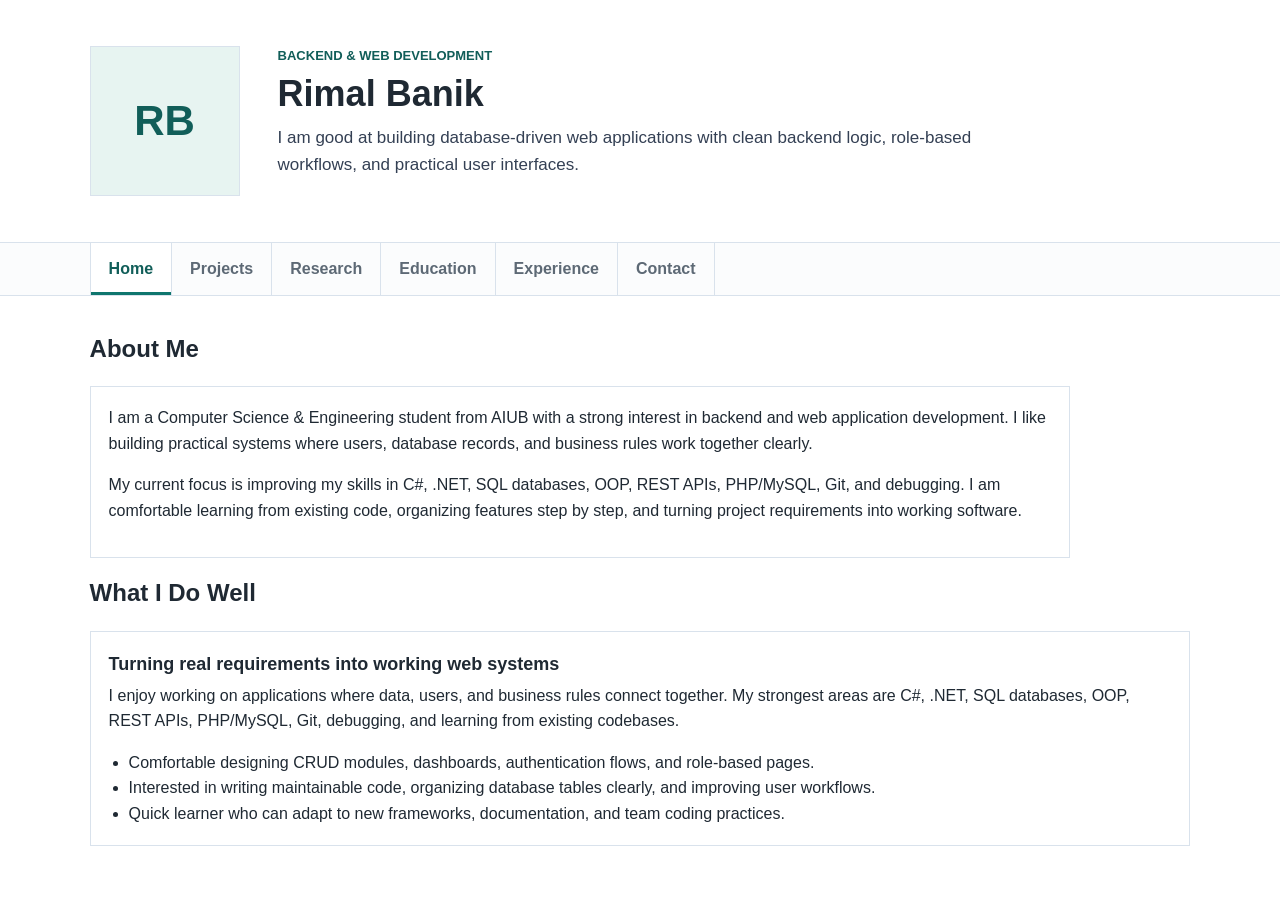
==== index.html @ 84cb89d1 "Expand layout and add about section" ====
<!doctype html>
<html lang="en">
<head>
  <meta charset="utf-8">
  <meta name="viewport" content="width=device-width, initial-scale=1">
  <title>Rimal Banik | Trainee Software Engineer</title>
  <link rel="stylesheet" href="styles.css">
</head>
<body>
  <main class="page">
    <header class="intro">
      <div class="profile-photo" aria-label="Profile photo placeholder">
        <span>RB</span>
      </div>
      <div>
        <p class="eyebrow">Backend & Web Development</p>
        <h1>Rimal Banik</h1>
        <p class="lead">I am good at building database-driven web applications with clean backend logic, role-based workflows, and practical user interfaces.</p>
      </div>
    </header>

    <nav class="tabs" aria-label="Portfolio sections">
      <button class="tab active" data-tab="home">Home</button>
      <button class="tab" data-tab="projects">Projects</button>
      <button class="tab" data-tab="research">Research</button>
      <button class="tab" data-tab="education">Education</button>
      <button class="tab" data-tab="experience">Experience</button>
      <button class="tab" data-tab="contact">Contact</button>
    </nav>

    <section class="panel active" id="home">
      <h2>About Me</h2>
      <article class="item about-card">
        <p>I am a Computer Science & Engineering student from AIUB with a strong interest in backend and web application development. I like building practical systems where users, database records, and business rules work together clearly.</p>
        <p>My current focus is improving my skills in C#, .NET, SQL databases, OOP, REST APIs, PHP/MySQL, Git, and debugging. I am comfortable learning from existing code, organizing features step by step, and turning project requirements into working software.</p>
      </article>

      <h2>What I Do Well</h2>
      <article class="item">
        <h3>Turning real requirements into working web systems</h3>
        <p>I enjoy working on applications where data, users, and business rules connect together. My strongest areas are C#, .NET, SQL databases, OOP, REST APIs, PHP/MySQL, Git, debugging, and learning from existing codebases.</p>
        <ul>
          <li>Comfortable designing CRUD modules, dashboards, authentication flows, and role-based pages.</li>
          <li>Interested in writing maintainable code, organizing database tables clearly, and improving user workflows.</li>
          <li>Quick learner who can adapt to new frameworks, documentation, and team coding practices.</li>
        </ul>
      </article>
    </section>

    <section class="panel" id="projects">
      <h2>Projects</h2>
      <article class="item">
        <h3>Farmer to Consumer / MatirGhran Admin System</h3>
        <p class="meta">ASP.NET Core MVC, .NET 8, Entity Framework Core, SQL Server, Razor Views</p>
        <p>Admin-focused software with dashboard, agent approval and assignment, employee and user management, payments, orders, products, stock, customer, farmer, and agent flows.</p>
        <ul>
          <li>Layered solution using entities, data context, repositories, MVC controllers, Razor views, and an API project.</li>
          <li>Built around relational data, role-based workflows, CRUD modules, and business process screens.</li>
          <li>Verified locally with a successful <code>dotnet build</code>.</li>
          <li>Practiced admin-side software thinking: approvals, assignments, order tracking, payment records, and user management.</li>
        </ul>
        <div class="project-links">
          <span>Source available on request</span>
        </div>
      </article>
      <article class="item">
        <h3>Digital Payment System & Security</h3>
        <p class="meta">PHP, MySQL/MariaDB, HTML, CSS, JavaScript</p>
        <p>Role-based digital payment project with customer, agent, and admin areas.</p>
        <ul>
          <li>Implemented send money, cash out, pay bill, balance lookup, and loan request workflows.</li>
          <li>Designed database tables for users, transactions, bill providers, loan requests, and password reset tokens.</li>
          <li>Includes API endpoints and separate controllers for customer, agent, admin, auth, and security features.</li>
          <li>Practiced payment-domain concepts such as account balance updates, transaction history, role permissions, and form validation.</li>
        </ul>
        <div class="project-links">
          <a href="https://github.com/fuad7181/Digital-Payment-System-and-Security" target="_blank" rel="noopener">View Project on GitHub</a>
        </div>
      </article>
    </section>

    <section class="panel" id="research">
      <h2>Research & Interests</h2>
      <article class="item">
        <h3>Current Academic Interests</h3>
        <p>I am interested in secure web applications, digital payment workflows, database-backed systems, REST API design, data science, analytics, and machine learning fundamentals.</p>
        <ul>
          <li>Secure digital payment systems, transaction records, and role-based access control.</li>
          <li>Database schema design, SQL query writing, and connecting data models to application features.</li>
          <li>REST API structure, backend validation, clean OOP practice, and software documentation.</li>
          <li>Data science and analytics fundamentals, especially how software systems can use data for better decisions.</li>
        </ul>
      </article>
    </section>

    <section class="panel" id="education">
      <h2>Education</h2>
      <article class="item">
        <h3>B.Sc. in Computer Science & Engineering</h3>
        <p class="meta">American International University-Bangladesh (AIUB)</p>
        <p>CGPA: 3.80 | Completed Credits: 119</p>
        <p>Core strengths include programming, web technology, database systems, software engineering, data structures, and project-based development.</p>
      </article>
      <article class="item">
        <h3>Higher Secondary Certificate (HSC)</h3>
        <p class="meta">Milestone College</p>
        <p>GPA: 5.00</p>
        <p>This academic background helped build my foundation in science, analytical thinking, discipline, and preparation for computer science studies.</p>
      </article>
    </section>

    <section class="panel" id="experience">
      <h2>Experience</h2>
      <article class="item">
        <h3>Fresh Graduate / Entry-Level Candidate</h3>
        <p>I do not have formal professional experience yet. My hands-on experience comes from academic and self-driven projects where I practiced full-stack workflows, database design, debugging, version control, and documentation.</p>
        <ul>
          <li>Built academic projects with backend, database, and frontend components.</li>
          <li>Worked with login, role separation, dashboard pages, forms, data lists, and business records.</li>
          <li>Can read existing code, identify issues, test changes, and document what was done.</li>
          <li>Ready for trainee-level work where learning speed, consistency, and teamwork matter.</li>
        </ul>
      </article>
    </section>

    <section class="panel" id="contact">
      <h2>Contact Me</h2>
      <form class="contact-form" id="contactForm">
        <label>
          Visitor Email
          <input type="email" id="visitorEmail" placeholder="visitor@example.com" required>
        </label>
        <label>
          Message
          <textarea id="visitorMessage" rows="6" placeholder="Write your message..." required></textarea>
        </label>
        <button type="submit">Send Message</button>
        <p class="form-note" id="formStatus" aria-live="polite"></p>
      </form>
    </section>
  </main>

  <script src="script.js"></script>
</body>
</html>
---- styles.css ----
:root {
  color-scheme: light;
  --ink: #1f2933;
  --muted: #5d6975;
  --line: #d9e2ec;
  --surface: #ffffff;
  --soft: #f5f7fa;
  --accent: #0f766e;
  --accent-dark: #115e59;
}

* {
  box-sizing: border-box;
}

body {
  margin: 0;
  font-family: Arial, Helvetica, sans-serif;
  line-height: 1.6;
  color: var(--ink);
  background: var(--soft);
  overflow-x: hidden;
}

a {
  color: var(--accent-dark);
  text-decoration: none;
}

a:hover {
  text-decoration: underline;
}

.page {
  width: 100%;
  min-height: 100vh;
  margin: 0;
  background: var(--surface);
}

.intro {
  display: grid;
  grid-template-columns: 160px 1fr;
  gap: 28px;
  padding: 46px clamp(24px, 7vw, 96px);
  border-bottom: 1px solid var(--line);
}

.intro > * {
  min-width: 0;
}

.profile-photo {
  width: 150px;
  height: 150px;
  border: 1px solid var(--line);
  background: #e7f4f1;
  display: grid;
  place-items: center;
}

.profile-photo span {
  font-size: 42px;
  font-weight: 700;
  color: var(--accent-dark);
}

.eyebrow {
  margin: 0 0 6px;
  color: var(--accent-dark);
  font-weight: 700;
  text-transform: uppercase;
  letter-spacing: 0;
  font-size: 13px;
}

h1,
h2,
h3,
p {
  margin-top: 0;
}

h1 {
  font-size: 36px;
  line-height: 1.15;
  margin-bottom: 10px;
}

h2 {
  font-size: 24px;
  margin-bottom: 18px;
}

h3 {
  font-size: 18px;
  margin-bottom: 4px;
}

.lead {
  max-width: 760px;
  font-size: 17px;
  color: #344054;
  overflow-wrap: anywhere;
}

.quick-links {
  display: flex;
  flex-wrap: wrap;
  gap: 10px;
  margin-top: 18px;
}

.inline-links {
  margin-top: 12px;
}

.quick-links a,
.contact-form button {
  border: 1px solid var(--accent);
  background: var(--accent);
  color: #ffffff;
  padding: 9px 13px;
  font-weight: 700;
  max-width: 100%;
  overflow-wrap: anywhere;
}

.quick-links a:nth-child(n + 2),
.inline-links a:first-child {
  background: #ffffff;
  color: var(--accent-dark);
}

.inline-links a:nth-child(2) {
  background: var(--accent);
  color: #ffffff;
}

.tabs {
  display: flex;
  flex-wrap: wrap;
  gap: 0;
  padding: 0 clamp(24px, 7vw, 96px);
  border-bottom: 1px solid var(--line);
  background: #fbfcfd;
}

.tab {
  appearance: none;
  border: 0;
  border-right: 1px solid var(--line);
  background: transparent;
  color: var(--muted);
  padding: 13px 18px;
  font: inherit;
  font-weight: 700;
  cursor: pointer;
}

.tab:first-child {
  border-left: 1px solid var(--line);
}

.tab.active {
  color: var(--accent-dark);
  background: #ffffff;
  box-shadow: inset 0 -3px 0 var(--accent);
}

.panel {
  display: none;
  padding: 34px clamp(24px, 7vw, 96px) 52px;
  overflow-x: hidden;
}

.panel.active {
  display: block;
}

.item {
  width: 100%;
  border: 1px solid var(--line);
  padding: 18px;
  margin-bottom: 16px;
  background: #ffffff;
  overflow-wrap: anywhere;
  min-width: 0;
}

.about-card {
  max-width: 980px;
}

.meta {
  color: var(--muted);
  font-weight: 700;
  margin-bottom: 10px;
}

.project-links {
  display: flex;
  flex-wrap: wrap;
  gap: 10px;
  margin-top: 14px;
}

.project-links a,
.project-links span {
  border: 1px solid var(--accent);
  color: var(--accent-dark);
  padding: 8px 12px;
  font-weight: 700;
}

ul {
  margin: 10px 0 0;
  padding-left: 20px;
}

code {
  background: #eef2f6;
  padding: 2px 5px;
}

.cv-page h1 {
  margin-bottom: 4px;
}

.cv-page h2 {
  margin-top: 22px;
  margin-bottom: 8px;
  border-bottom: 1px solid var(--line);
  padding-bottom: 4px;
}

.contact-form {
  max-width: 680px;
}

.contact-form label {
  display: block;
  font-weight: 700;
  margin-bottom: 14px;
}

.contact-form input,
.contact-form textarea {
  display: block;
  width: 100%;
  margin-top: 6px;
  padding: 11px 12px;
  border: 1px solid var(--line);
  font: inherit;
  resize: vertical;
}

.contact-form input:focus,
.contact-form textarea:focus {
  outline: 2px solid #99f6e4;
  border-color: var(--accent);
}

.contact-form button {
  cursor: pointer;
}

.form-note {
  margin-top: 12px;
  color: var(--accent-dark);
  font-size: 14px;
  font-weight: 700;
}

@media (max-width: 720px) {
  .page {
    width: 100%;
    margin: 0;
  }

  .intro {
    grid-template-columns: 1fr;
    padding: 24px 18px;
  }

  .profile-photo {
    width: 128px;
    height: 128px;
  }

  .lead {
    max-width: 330px;
    font-size: 16px;
  }

  h1 {
    font-size: 30px;
  }

  .tabs {
    padding: 0;
  }

  .tab {
    flex: 1 1 50%;
    min-width: 0;
    border-bottom: 1px solid var(--line);
    padding-left: 10px;
    padding-right: 10px;
    overflow-wrap: anywhere;
  }

  .panel {
    padding: 24px 18px 30px;
  }

  .item {
    width: calc(100vw - 36px);
    max-width: 100%;
  }

  .item p,
  .item li {
    max-width: calc(100vw - 78px);
  }
}
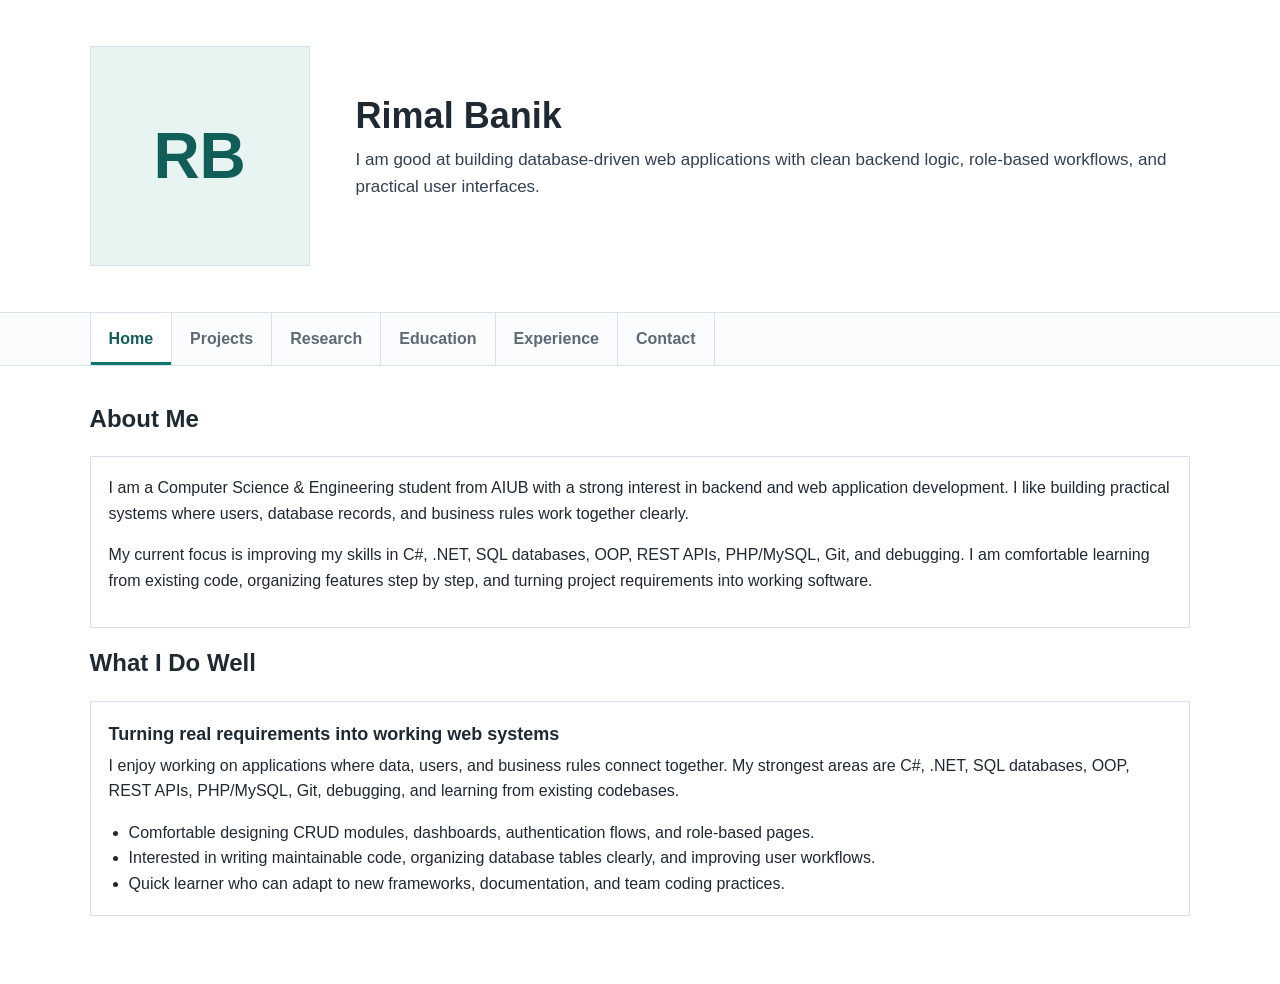
==== commit 08e1058d: "Enlarge profile image and simplify header" ====
--- a/index.html
+++ b/index.html
@@ -13,7 +13,6 @@
         <span>RB</span>
       </div>
       <div>
-        <p class="eyebrow">Backend & Web Development</p>
         <h1>Rimal Banik</h1>
         <p class="lead">I am good at building database-driven web applications with clean backend logic, role-based workflows, and practical user interfaces.</p>
       </div>
--- a/styles.css
+++ b/styles.css
@@ -40,10 +40,11 @@
 
 .intro {
   display: grid;
-  grid-template-columns: 160px 1fr;
-  gap: 28px;
+  grid-template-columns: 230px 1fr;
+  gap: 36px;
   padding: 46px clamp(24px, 7vw, 96px);
   border-bottom: 1px solid var(--line);
+  align-items: center;
 }
 
 .intro > * {
@@ -51,8 +52,8 @@
 }
 
 .profile-photo {
-  width: 150px;
-  height: 150px;
+  width: 220px;
+  height: 220px;
   border: 1px solid var(--line);
   background: #e7f4f1;
   display: grid;
@@ -60,7 +61,7 @@
 }
 
 .profile-photo span {
-  font-size: 42px;
+  font-size: 64px;
   font-weight: 700;
   color: var(--accent-dark);
 }
@@ -98,7 +99,7 @@
 }
 
 .lead {
-  max-width: 760px;
+  max-width: 100%;
   font-size: 17px;
   color: #344054;
   overflow-wrap: anywhere;
@@ -188,10 +189,6 @@
   min-width: 0;
 }
 
-.about-card {
-  max-width: 980px;
-}
-
 .meta {
   color: var(--muted);
   font-weight: 700;
@@ -235,7 +232,8 @@
 }
 
 .contact-form {
-  max-width: 680px;
+  width: 100%;
+  max-width: 100%;
 }
 
 .contact-form label {
@@ -284,12 +282,16 @@
   }
 
   .profile-photo {
-    width: 128px;
-    height: 128px;
+    width: 170px;
+    height: 170px;
+  }
+
+  .profile-photo span {
+    font-size: 52px;
   }
 
   .lead {
-    max-width: 330px;
+    max-width: 100%;
     font-size: 16px;
   }
 
@@ -315,12 +317,12 @@
   }
 
   .item {
-    width: calc(100vw - 36px);
+    width: 100%;
     max-width: 100%;
   }
 
   .item p,
   .item li {
-    max-width: calc(100vw - 78px);
-  }
-}
+    max-width: 100%;
+  }
+}
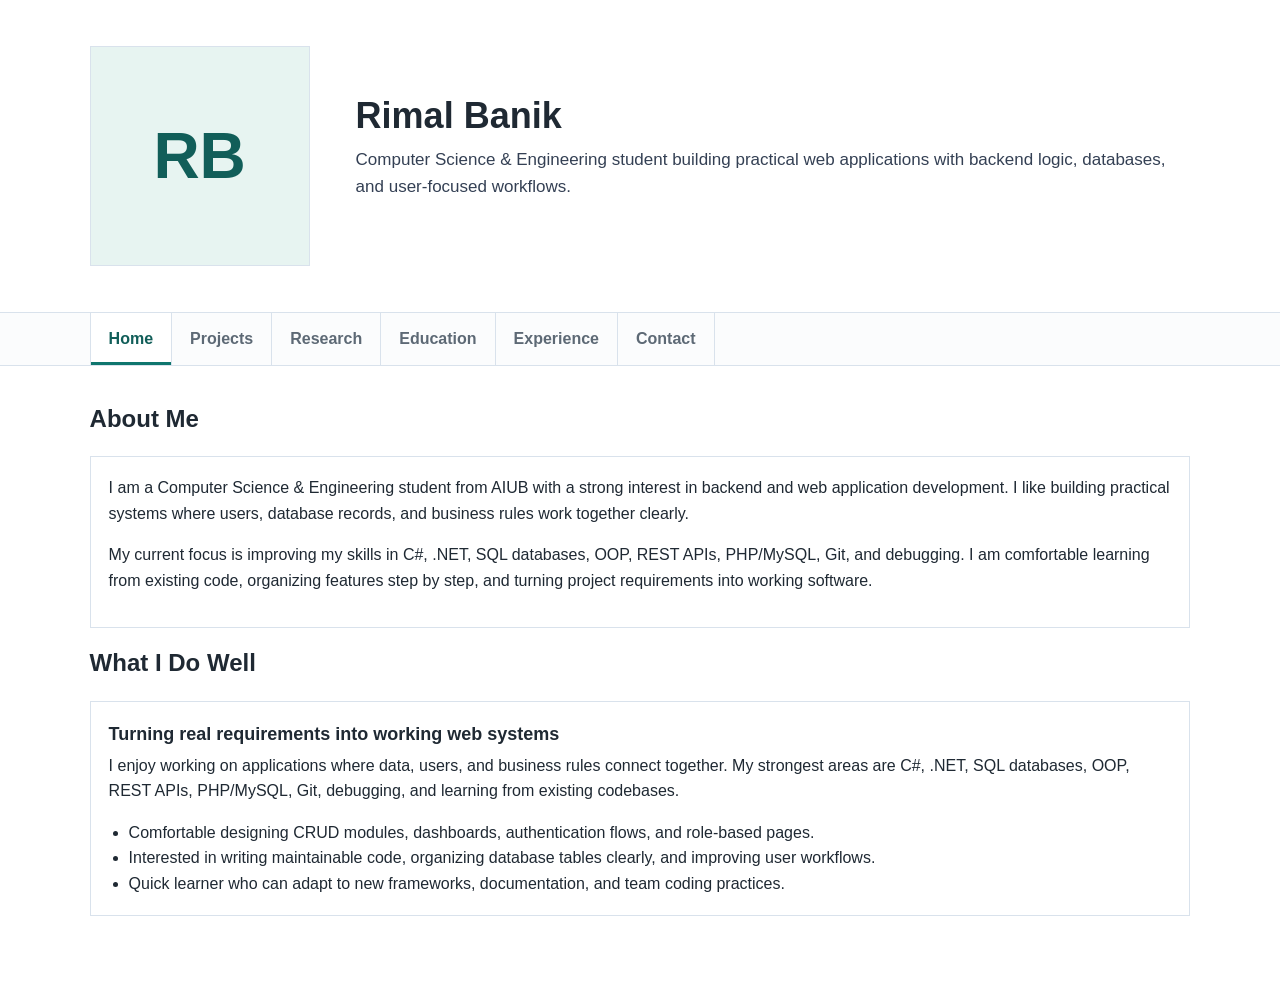
==== commit 789553ba: "Update project order and tagline" ====
--- a/index.html
+++ b/index.html
@@ -14,7 +14,7 @@
       </div>
       <div>
         <h1>Rimal Banik</h1>
-        <p class="lead">I am good at building database-driven web applications with clean backend logic, role-based workflows, and practical user interfaces.</p>
+        <p class="lead">Computer Science & Engineering student building practical web applications with backend logic, databases, and user-focused workflows.</p>
       </div>
     </header>
 
@@ -49,20 +49,6 @@
     <section class="panel" id="projects">
       <h2>Projects</h2>
       <article class="item">
-        <h3>Farmer to Consumer / MatirGhran Admin System</h3>
-        <p class="meta">ASP.NET Core MVC, .NET 8, Entity Framework Core, SQL Server, Razor Views</p>
-        <p>Admin-focused software with dashboard, agent approval and assignment, employee and user management, payments, orders, products, stock, customer, farmer, and agent flows.</p>
-        <ul>
-          <li>Layered solution using entities, data context, repositories, MVC controllers, Razor views, and an API project.</li>
-          <li>Built around relational data, role-based workflows, CRUD modules, and business process screens.</li>
-          <li>Verified locally with a successful <code>dotnet build</code>.</li>
-          <li>Practiced admin-side software thinking: approvals, assignments, order tracking, payment records, and user management.</li>
-        </ul>
-        <div class="project-links">
-          <span>Source available on request</span>
-        </div>
-      </article>
-      <article class="item">
         <h3>Digital Payment System & Security</h3>
         <p class="meta">PHP, MySQL/MariaDB, HTML, CSS, JavaScript</p>
         <p>Role-based digital payment project with customer, agent, and admin areas.</p>
@@ -74,6 +60,20 @@
         </ul>
         <div class="project-links">
           <a href="https://github.com/fuad7181/Digital-Payment-System-and-Security" target="_blank" rel="noopener">View Project on GitHub</a>
+        </div>
+      </article>
+      <article class="item">
+        <h3>Farmer to Consumer / MatirGhran Admin System</h3>
+        <p class="meta">ASP.NET Core MVC, .NET 8, Entity Framework Core, SQL Server, Razor Views</p>
+        <p>Admin-focused software with dashboard, agent approval and assignment, employee and user management, payments, orders, products, stock, customer, farmer, and agent flows.</p>
+        <ul>
+          <li>Layered solution using entities, data context, repositories, MVC controllers, Razor views, and an API project.</li>
+          <li>Built around relational data, role-based workflows, CRUD modules, and business process screens.</li>
+          <li>Verified locally with a successful <code>dotnet build</code>.</li>
+          <li>Practiced admin-side software thinking: approvals, assignments, order tracking, payment records, and user management.</li>
+        </ul>
+        <div class="project-links">
+          <span>View Project on GitHub</span>
         </div>
       </article>
     </section>
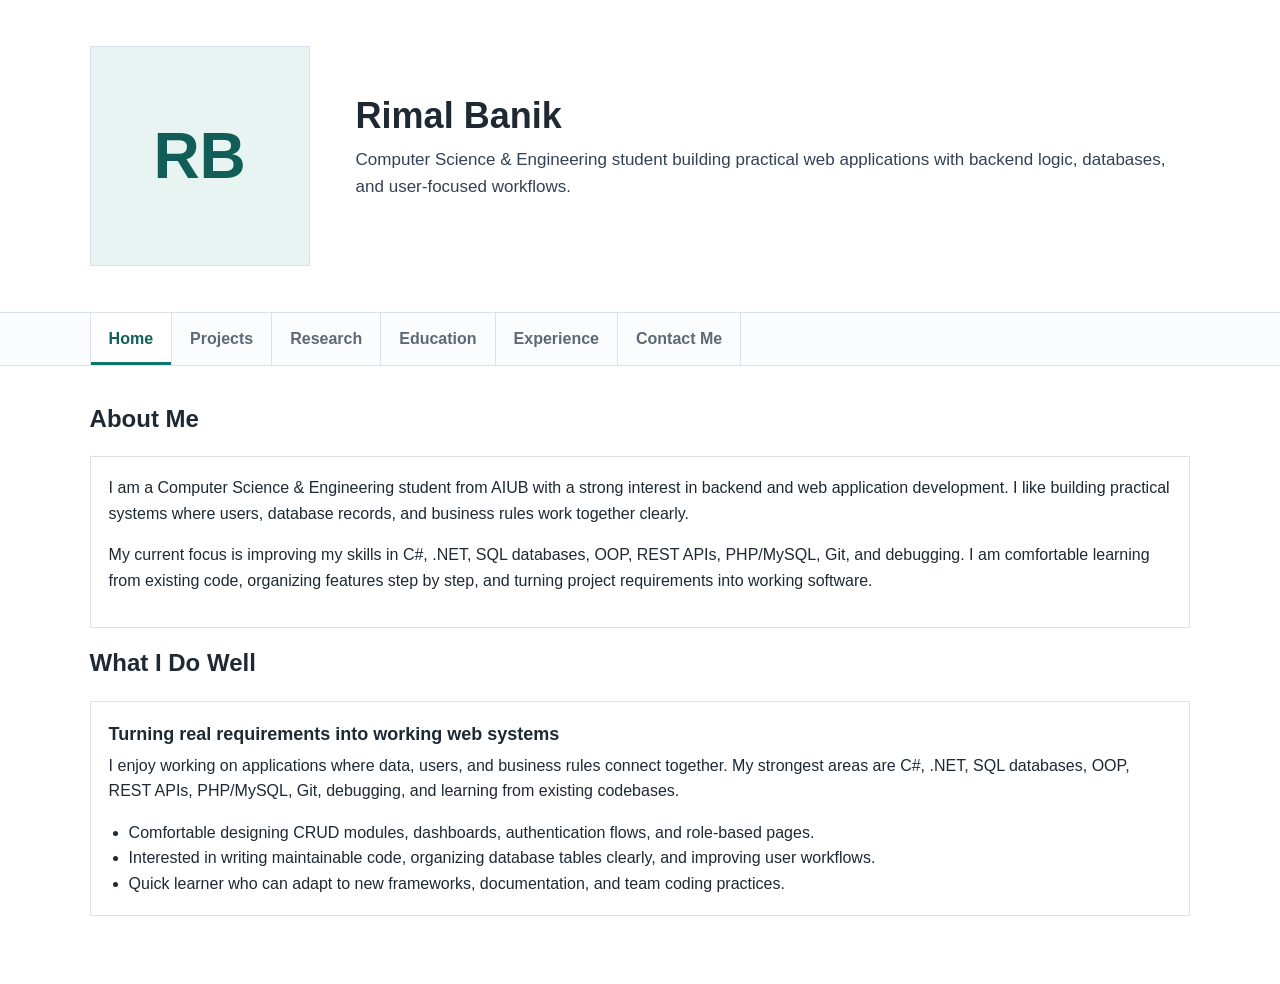
==== commit c2ce12dc: "Update contact label and education details" ====
--- a/index.html
+++ b/index.html
@@ -24,7 +24,7 @@
       <button class="tab" data-tab="research">Research</button>
       <button class="tab" data-tab="education">Education</button>
       <button class="tab" data-tab="experience">Experience</button>
-      <button class="tab" data-tab="contact">Contact</button>
+      <button class="tab" data-tab="contact">Contact Me</button>
     </nav>
 
     <section class="panel active" id="home">
@@ -97,14 +97,12 @@
       <article class="item">
         <h3>B.Sc. in Computer Science & Engineering</h3>
         <p class="meta">American International University-Bangladesh (AIUB)</p>
-        <p>CGPA: 3.80 | Completed Credits: 119</p>
-        <p>Core strengths include programming, web technology, database systems, software engineering, data structures, and project-based development.</p>
+        <p>CGPA: 3.80 | Status: 2023 to Running</p>
       </article>
       <article class="item">
         <h3>Higher Secondary Certificate (HSC)</h3>
         <p class="meta">Milestone College</p>
-        <p>GPA: 5.00</p>
-        <p>This academic background helped build my foundation in science, analytical thinking, discipline, and preparation for computer science studies.</p>
+        <p>GPA: 5.00 | Passing Year: 2021</p>
       </article>
     </section>
 
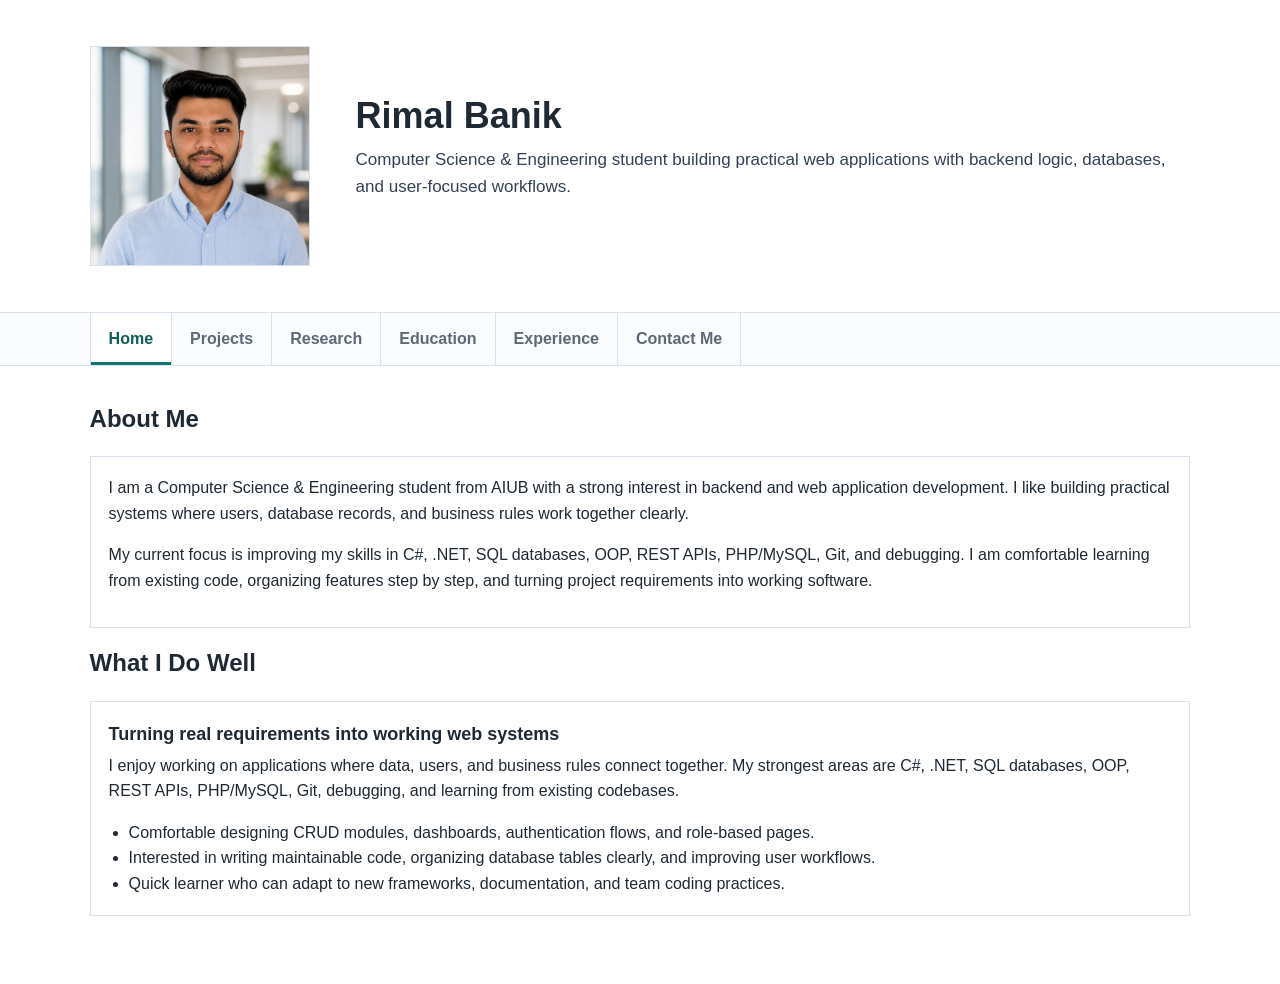
==== commit 7f4f7add: "Use professional profile photo" ====
--- a/index.html
+++ b/index.html
@@ -9,9 +9,7 @@
 <body>
   <main class="page">
     <header class="intro">
-      <div class="profile-photo" aria-label="Profile photo placeholder">
-        <span>RB</span>
-      </div>
+      <img class="profile-photo" src="assets/profile-photo.png" alt="Rimal Banik">
       <div>
         <h1>Rimal Banik</h1>
         <p class="lead">Computer Science & Engineering student building practical web applications with backend logic, databases, and user-focused workflows.</p>
@@ -97,12 +95,12 @@
       <article class="item">
         <h3>B.Sc. in Computer Science & Engineering</h3>
         <p class="meta">American International University-Bangladesh (AIUB)</p>
-        <p>CGPA: 3.80 | Status: 2023 to Running</p>
+        <p>CGPA: 3.80<br>Status: 2023 to Running</p>
       </article>
       <article class="item">
         <h3>Higher Secondary Certificate (HSC)</h3>
         <p class="meta">Milestone College</p>
-        <p>GPA: 5.00 | Passing Year: 2021</p>
+        <p>GPA: 5.00<br>Passing Year: 2021</p>
       </article>
     </section>
 
--- a/styles.css
+++ b/styles.css
@@ -55,15 +55,10 @@
   width: 220px;
   height: 220px;
   border: 1px solid var(--line);
+  display: block;
+  object-fit: cover;
+  object-position: center top;
   background: #e7f4f1;
-  display: grid;
-  place-items: center;
-}
-
-.profile-photo span {
-  font-size: 64px;
-  font-weight: 700;
-  color: var(--accent-dark);
 }
 
 .eyebrow {
@@ -286,10 +281,6 @@
     height: 170px;
   }
 
-  .profile-photo span {
-    font-size: 52px;
-  }
-
   .lead {
     max-width: 100%;
     font-size: 16px;
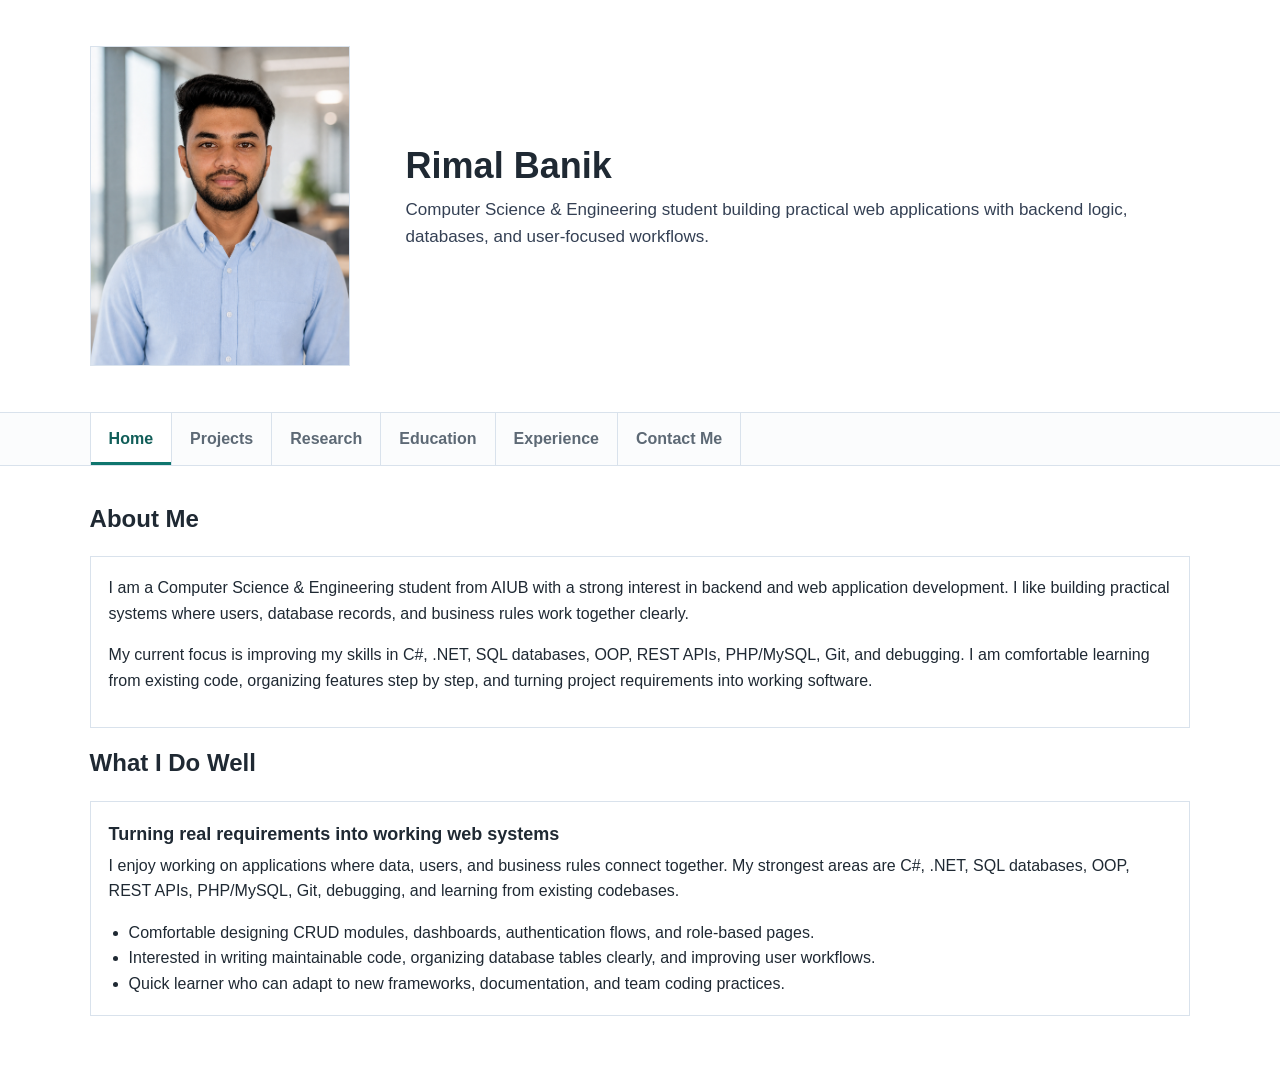
==== commit 4ac69c65: "Add contact information" ====
--- a/index.html
+++ b/index.html
@@ -120,6 +120,11 @@
 
     <section class="panel" id="contact">
       <h2>Contact Me</h2>
+      <article class="item contact-details">
+        <h3>Contact Information</h3>
+        <p>Email: <a href="mailto:rimalbanik1@gmail.com">rimalbanik1@gmail.com</a></p>
+        <p>Phone: <a href="tel:+8801864336955">01864336955</a></p>
+      </article>
       <form class="contact-form" id="contactForm">
         <label>
           Visitor Email
--- a/styles.css
+++ b/styles.css
@@ -40,7 +40,7 @@
 
 .intro {
   display: grid;
-  grid-template-columns: 230px 1fr;
+  grid-template-columns: 280px 1fr;
   gap: 36px;
   padding: 46px clamp(24px, 7vw, 96px);
   border-bottom: 1px solid var(--line);
@@ -52,8 +52,8 @@
 }
 
 .profile-photo {
-  width: 220px;
-  height: 220px;
+  width: 260px;
+  height: 320px;
   border: 1px solid var(--line);
   display: block;
   object-fit: cover;
@@ -277,8 +277,8 @@
   }
 
   .profile-photo {
-    width: 170px;
-    height: 170px;
+    width: 190px;
+    height: 240px;
   }
 
   .lead {
